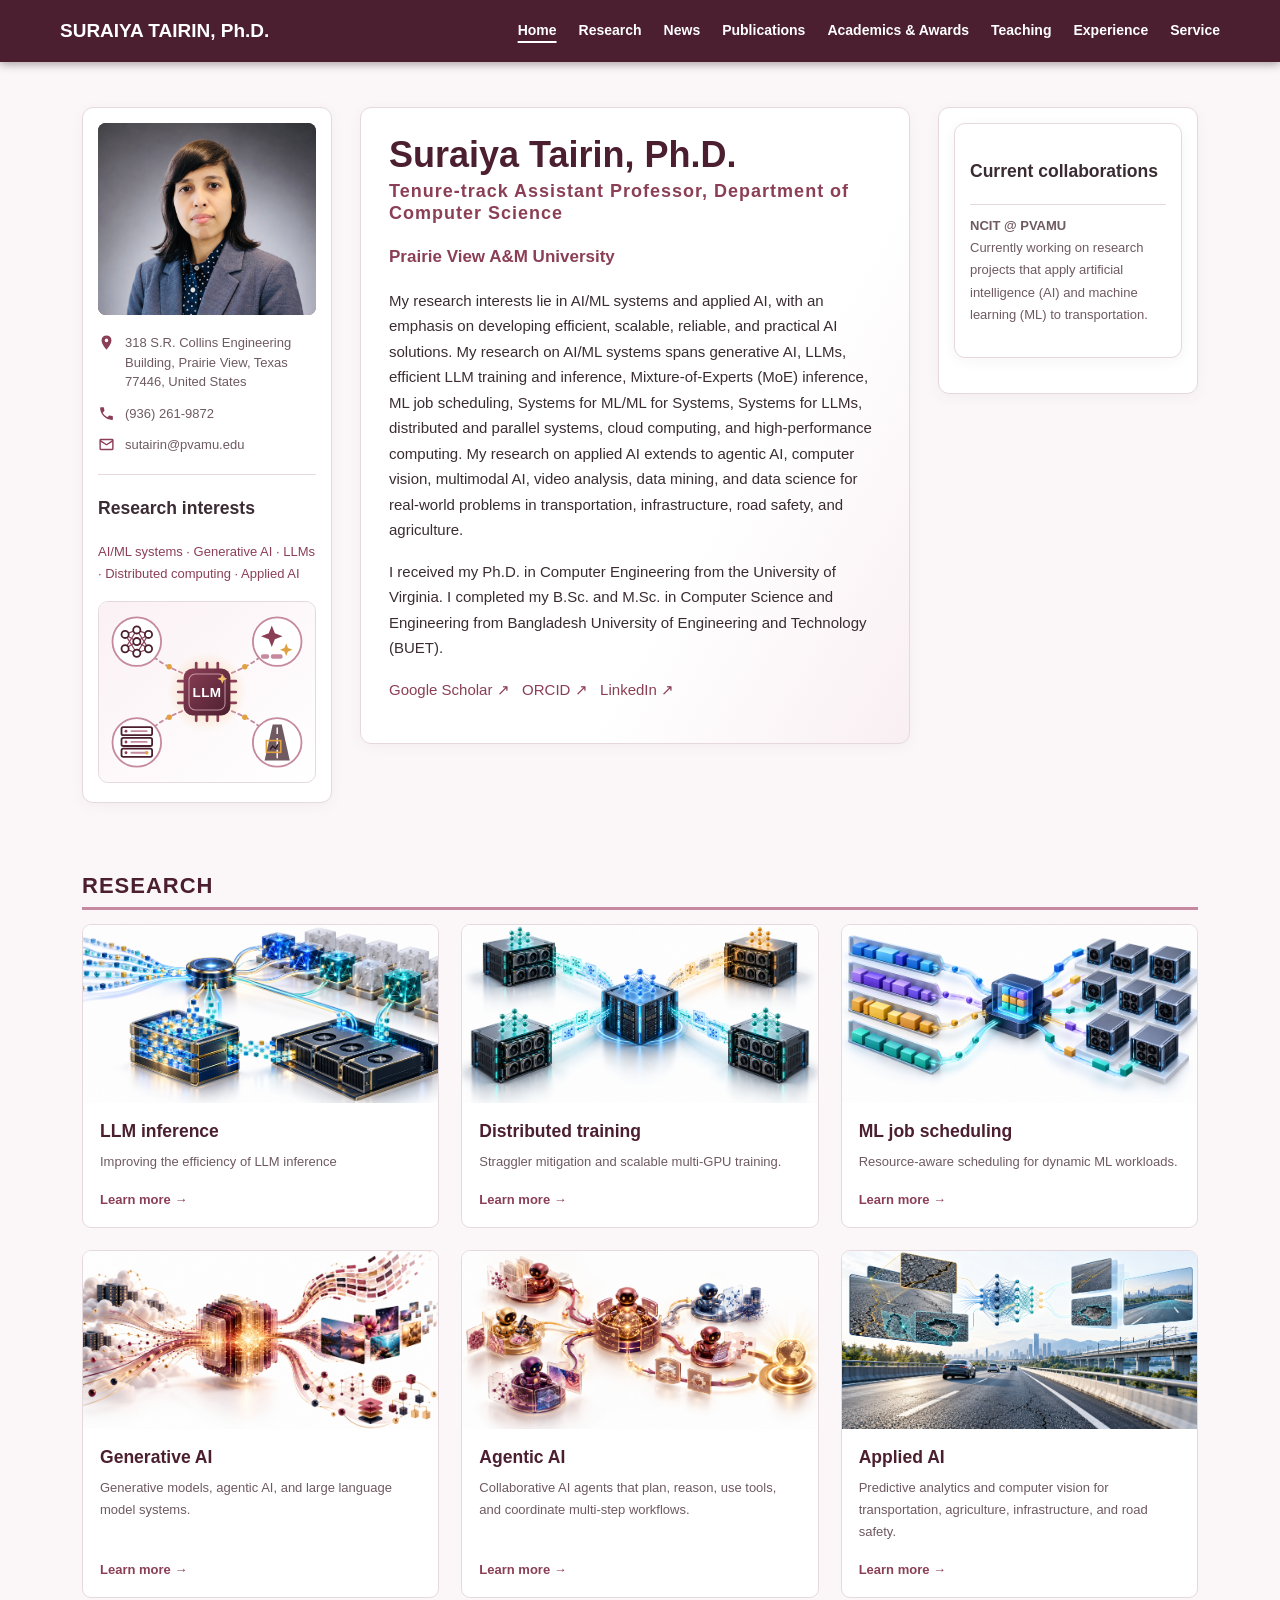
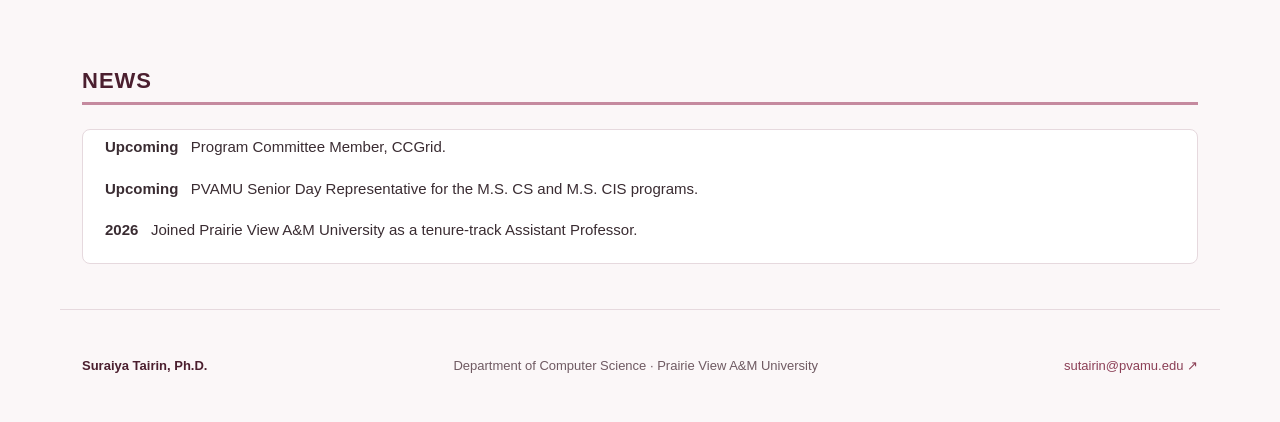
==== index.html @ 0bc7c5b1 "Add files via upload" ====
<!doctype html>
<html lang="en">
<head>
<meta charset="utf-8">
<meta name="viewport" content="width=device-width,initial-scale=1">
<title>Suraiya Tairin, Ph.D.</title>
<link rel="stylesheet" href="style.css">
</head>
<body>
<header>
  <a class="brand" href="index.html">SURAIYA TAIRIN, Ph.D.</a>
  <nav>
    <a href="index.html" class="active" aria-current="page">Home</a><a href="index.html#research">Research</a><a href="index.html#news">News</a><a href="publications.html">Publications</a><a href="academics.html">Academics &amp; Awards</a><a href="teaching.html">Teaching</a><a href="experience.html">Experience</a><a href="service.html">Service</a>
  </nav>
</header>

<main>

<section id="about" class="about">
  <aside>
    <img class="portrait" src="img/suraiya-tairin.jpg" alt="Portrait of Suraiya Tairin">
    <ul class="contact">
      <li><svg viewBox="0 0 24 24" aria-hidden="true"><path d="M12 2a7 7 0 0 0-7 7c0 5.2 7 13 7 13s7-7.8 7-13a7 7 0 0 0-7-7zm0 9.5A2.5 2.5 0 1 1 12 6.5a2.5 2.5 0 0 1 0 5z"/></svg><span>318 S.R. Collins Engineering Building, Prairie View, Texas 77446, United States</span></li>
      <li><svg viewBox="0 0 24 24" aria-hidden="true"><path d="M6.6 10.8a15.1 15.1 0 0 0 6.6 6.6l2.2-2.2a1 1 0 0 1 1-.25 11.4 11.4 0 0 0 3.6.57 1 1 0 0 1 1 1V20a1 1 0 0 1-1 1A17 17 0 0 1 3 4a1 1 0 0 1 1-1h3.5a1 1 0 0 1 1 1c0 1.25.2 2.45.57 3.57a1 1 0 0 1-.25 1z"/></svg><a href="tel:+19362619872">(936) 261-9872</a></li>
      <li><svg viewBox="0 0 24 24" aria-hidden="true"><path d="M4 4h16a2 2 0 0 1 2 2v12a2 2 0 0 1-2 2H4a2 2 0 0 1-2-2V6a2 2 0 0 1 2-2zm8 7.2L20 6H4l8 5.2zM4 8.3V18h16V8.3l-8 5.2-8-5.2z"/></svg><a href="mailto:sutairin@pvamu.edu">sutairin@pvamu.edu</a></li>
    </ul>
    <hr>
    <h3>Research interests</h3>
    <p class="tags">AI/ML systems · Generative AI · LLMs · Distributed computing · Applied AI</p>
    <img class="interests-fig" src="img/research-overview.svg" alt="Research overview: an LLM connected to AI/ML systems, generative AI, distributed computing, and applied AI">
  </aside>
  <article class="bio">
    <h1>Suraiya Tairin, Ph.D.</h1>
    <h2>Tenure-track Assistant Professor, Department of Computer Science</h2>
    <p class="blue">Prairie View A&amp;M University</p>
    <p>My research interests lie in AI/ML systems and applied AI, with an emphasis on developing efficient, scalable, reliable, and practical AI solutions. My research on AI/ML systems spans generative AI, LLMs, efficient LLM training and inference, Mixture-of-Experts (MoE) inference, ML job scheduling, Systems for ML/ML for Systems, Systems for LLMs, distributed and parallel systems, cloud computing, and high-performance computing. My research on applied AI extends to agentic AI, computer vision, multimodal AI, video analysis, data mining, and data science for real-world problems in transportation, infrastructure, road safety, and agriculture.</p>
    <p>I received my Ph.D. in Computer Engineering from the University of Virginia. I completed my B.Sc. and M.Sc. in Computer Science and Engineering from Bangladesh University of Engineering and Technology (BUET).</p>
    <p><a href="https://scholar.google.com/citations?user=DDfgxkUAAAAJ&amp;hl=en">Google Scholar ↗</a> &nbsp; <a href="https://orcid.org/0009-0004-1946-5235">ORCID ↗</a> &nbsp; <a href="https://www.linkedin.com/in/suraiya-tairin-5416482b3">LinkedIn ↗</a></p>
  </article>
  <aside>
    <div class="panel">
      <h3>Current collaborations</h3>
      <p><b>NCIT @ PVAMU</b><br>Currently working on research projects that apply artificial intelligence (AI) and machine learning (ML) to transportation.</p>
    </div>
  </aside>
</section>

<section id="research">
  <h2>RESEARCH</h2>
  <p class="hint"> </p>
  <div class="grid">

    <button class="card" type="button">
      <img src="img/scheduling.png" alt="Illustration of a router sending requests to a few active experts on GPUs">
      <h3>LLM inference</h3>
      <p>Improving the efficiency of LLM inference</p>
      <span class="more-link">Learn more →</span>
      <div class="more" hidden>
        <p>Improving the efficiency, scalability, and reliability of LLM inference by optimizing multiple system-level factors, including resource, cluster, scheduling, communication, and deployment efficiency.</p>
        <h4>Relevant works</h4>
        <ul>
          <li>eMoE: Task-aware Memory Efficient Mixture-of-Experts-Based (MoE) Model Inference <a href="https://arxiv.org/abs/2503.06823">(Preprint ↗)</a></li>
        </ul>
      </div>
    </button>

    <button class="card" type="button">
      <img src="img/training.png" alt="Illustration of distributed deep learning training across GPU servers">
      <h3>Distributed training</h3>
      <p>Straggler mitigation and scalable multi-GPU training.</p>
      <span class="more-link">Learn more →</span>
      <div class="more" hidden>
        <p>Accelerating distributed deep learning training on multi-GPU clusters by detecting and mitigating slow workers (stragglers).</p>
        <h4>Relevant works</h4>
        <ul>
          <li>Towards Efficient Straggler Management in Distributed Deep Learning Training</li>
          <li>Revisiting the Straggling Problem in GPU-based Distributed Deep Learning Training</li>
          <li>Proactive, Accuracy-aware Straggler Mitigation in Machine Learning Clusters</li>
        </ul>
      </div>
    </button>

    <button class="card" type="button">
      <img src="img/moe.png" alt="Illustration of ML job queues being scheduled onto GPU servers">
      <h3>ML job scheduling</h3>
      <p>Resource-aware scheduling for dynamic ML workloads.</p>
      <span class="more-link">Learn more →</span>
      <div class="more" hidden>
        <p>Resource-aware scheduling that allocates GPU resources to ML training jobs efficiently and fairly as resource availability changes.</p>
        <h4>Relevant works</h4>
        <ul>
          <li>Revisiting the Straggling Problem in GPU-based Distributed Deep Learning Training</li>
          <li>Embracing Uncertainty for Equity in Resource Allocation in ML Training</li>
        </ul>
      </div>
    </button>

    <button class="card" type="button">
      <img src="img/generative-ai.png" alt="Concept illustration of generative AI">
      <h3>Generative AI</h3>
      <p>Generative models, agentic AI, and large language model systems.</p>
      <span class="more-link">Learn more →</span>
      <div class="more" hidden>
        <p>Efficient training and serving of generative AI models, including LLMs and vision-language models, on GPUs.</p>
        <h4>Relevant works</h4>
        <ul>
          <li>eMoE: Task-aware Memory Efficient Mixture-of-Experts-Based (MoE) Model Inference <a href="https://arxiv.org/abs/2503.06823">(Preprint ↗)</a></li>
        </ul>
      </div>
    </button>

    <button class="card" type="button">
      <img src="img/agentic-ai.png" alt="Concept illustration of agentic AI">
      <h3>Agentic AI</h3>
      <p>Collaborative AI agents that plan, reason, use tools, and coordinate multi-step workflows.</p>
      <span class="more-link">Learn more →</span>
      <div class="more" hidden>
        <p>LLM-based agents that plan, reason, use tools, and coordinate multi-step workflows, with a focus on making them efficient and reliable.</p>
      </div>
    </button>

    <button class="card" type="button">
      <img src="img/transport.png" alt="Concept illustration of applied AI for transportation">
      <h3>Applied AI</h3>
      <p>Predictive analytics and computer vision for transportation, agriculture, infrastructure, and road safety.</p>
      <span class="more-link">Learn more →</span>
      <div class="more" hidden>
        <p>Computer vision, multimodal AI, and data science for real-world problems, such as pavement distress and rail fault detection in transportation.</p>
      </div>
    </button>

  </div>
</section>

<dialog id="research-dialog" aria-labelledby="dialog-title">
  <button class="close" type="button" aria-label="Close">×</button>
  <img id="dialog-img" alt="">
  <div class="dialog-body">
    <h3 id="dialog-title"></h3>
    <div id="dialog-text"></div>
  </div>
</dialog>

<section id="news">
  <h2>NEWS</h2>
  <div class="box">
    <p><b>Upcoming</b> &nbsp; Program Committee Member, CCGrid.</p>
    <p><b>Upcoming</b> &nbsp; PVAMU Senior Day Representative for the M.S. CS and M.S. CIS programs.</p>
    <p><b>2026</b> &nbsp; Joined Prairie View A&amp;M University as a tenure-track Assistant Professor.</p>
  </div>
</section>

</main>

<footer>
  <b>Suraiya Tairin, Ph.D.</b>
  <span>Department of Computer Science · Prairie View A&amp;M University</span>
  <a href="mailto:sutairin@pvamu.edu">sutairin@pvamu.edu ↗</a>
</footer>
<script>
  (function () {
    var dialog = document.getElementById('research-dialog');
    if (!dialog || typeof dialog.showModal !== 'function') return;
    var img = document.getElementById('dialog-img');
    var title = document.getElementById('dialog-title');
    var text = document.getElementById('dialog-text');
    document.querySelectorAll('#research .card').forEach(function (card) {
      card.addEventListener('click', function () {
        var pic = card.querySelector('img');
        img.src = pic.src;
        img.alt = pic.alt;
        title.textContent = card.querySelector('h3').textContent;
        text.innerHTML = card.querySelector('.more').innerHTML;
        dialog.showModal();
      });
    });
    dialog.querySelector('.close').addEventListener('click', function () { dialog.close(); });
    dialog.addEventListener('click', function (e) { if (e.target === dialog) dialog.close(); });
  })();
</script>
</body>
</html>
---- style.css ----
:root{--navy:#4b1f2f;--blue:#8b3f56;--ink:#3a2c32;--line:#e6d9de;--bg:#fbf7f8}*{box-sizing:border-box}html{scroll-behavior:smooth}body{margin:0;background:var(--bg);color:var(--ink);font:15px/1.7 Arial,sans-serif}a{color:var(--blue);text-decoration:none}a:hover{text-decoration:underline}header{position:sticky;top:0;z-index:2;background:var(--navy);color:white;box-shadow:0 2px 9px #24101966}header{padding:15px calc((100% - 1160px)/2);display:flex;align-items:center;justify-content:space-between;gap:25px}header .brand{color:white;font-weight:700;font-size:19px;white-space:nowrap}header .brand:hover{text-decoration:none}nav{display:flex;gap:22px;flex-wrap:wrap}nav a{color:white;font-weight:600;font-size:14px}main,footer{max-width:1160px;margin:auto;padding:45px 22px}.about{display:grid;grid-template-columns:250px 1fr 260px;gap:28px;align-items:start}aside,.bio,.panel{background:white;border:1px solid var(--line);border-radius:11px;box-shadow:0 3px 14px #4b1f2f0c;padding:15px}.bio{padding:25px 28px;background:linear-gradient(120deg,#fff 65%,#f9eff2)}.portrait{display:block;width:100%;height:170px;border-radius:8px;background:linear-gradient(145deg,#4b1f2f,#a6647b);color:white;display:grid;place-items:center;font:72px Georgia;margin-bottom:18px}aside p,aside a{display:block;color:#6f5a62;font-size:13px;margin:0 0 10px}aside hr{border:0;border-top:1px solid var(--line);margin:19px 0}h1,h2{color:var(--navy);line-height:1.2}h1{font-size:36px;margin:0 0 5px}h2{font-size:22px;letter-spacing:1px;border-bottom:3px solid #c58a9f;padding-bottom:8px;margin:70px 0 24px}.bio h2{font-size:18px;color:var(--blue);border:0;margin:0 0 18px;padding:0}.blue{font-weight:700;color:var(--blue);font-size:17px}.tags{color:var(--blue);font-size:13px}.panel{margin-bottom:20px}.panel p{border-top:1px solid var(--line);padding-top:10px}.grid{display:grid;grid-template-columns:repeat(3,1fr);gap:22px}.grid .card{display:flex;flex-direction:column;width:100%;padding:0;margin:0;text-align:left;font:inherit;color:inherit;background:white;border:1px solid var(--line);border-radius:9px;overflow:hidden;cursor:pointer;transition:box-shadow .15s,transform .15s}.grid .card:hover,.grid .card:focus-visible{box-shadow:0 6px 18px #4b1f2f22;transform:translateY(-2px);outline:none}.grid .card:focus-visible{border-color:var(--blue)}.grid img{display:block;width:100%;aspect-ratio:2/1;height:auto;object-fit:cover}.grid h3,.grid p{padding:0 17px}.grid h3{color:var(--navy);margin:14px 0 4px}.grid p{color:#6f5a62;margin:0 0 16px;font-size:13px}section p{margin:0 0 16px}section#publications p{border-bottom:1px solid var(--line);padding:13px 0}ul{padding-left:20px}footer{border-top:1px solid var(--line);display:flex;justify-content:space-between;gap:20px;color:#6f5a62;font-size:13px}footer b{color:var(--navy)}@media(max-width:900px){.grid{grid-template-columns:repeat(2,1fr)}header{padding:15px 22px}.about{grid-template-columns:230px 1fr}.about>aside:last-child{grid-column:1/-1;display:grid;grid-template-columns:1fr 1fr;gap:18px}.about>aside:last-child .panel{margin:0}}@media(max-width:650px){header{align-items:flex-start;flex-direction:column}nav{gap:13px}.about{display:block}.about>aside{margin-bottom:20px}.about>aside:last-child{display:block}.grid{grid-template-columns:1fr}h1{font-size:30px}footer{display:block}footer>*{display:block;margin-bottom:8px}}

.box{padding:4px 22px;border:1px solid var(--line);border-radius:8px;background:#fff}
.hint{color:#6f5a62;font-size:13px;margin:-10px 0 18px}
.grid .more-link{display:block;margin-top:auto;padding:0 17px 16px;color:var(--blue);font-size:13px;font-weight:700}
dialog#research-dialog{width:min(760px,calc(100% - 32px));max-height:calc(100% - 48px);padding:0;border:0;border-radius:12px;color:var(--ink);background:white;box-shadow:0 18px 50px #24101966;overflow:auto}
dialog#research-dialog::backdrop{background:#24101999}
dialog#research-dialog img{display:block;width:100%;aspect-ratio:2/1;object-fit:cover;background:var(--bg)}
dialog#research-dialog .dialog-body{padding:22px 28px 26px}
dialog#research-dialog h3{color:var(--navy);font-size:22px;margin:0 0 12px}
dialog#research-dialog h4{color:var(--navy);margin:20px 0 6px;font-size:15px}
dialog#research-dialog p{margin:0 0 12px}
dialog#research-dialog li{margin-bottom:6px}
dialog#research-dialog .close{position:absolute;top:10px;right:12px;width:36px;height:36px;border:0;border-radius:50%;background:#ffffffe6;color:var(--navy);font-size:24px;line-height:1;cursor:pointer;box-shadow:0 2px 8px #24101933}
.box h3{color:var(--navy);font-size:14px;letter-spacing:.06em;text-transform:uppercase;margin:20px 0 6px}
.box h3:first-child{margin-top:12px}
.box ul{margin:0 0 14px}
.box li{margin-bottom:6px}
dialog#research-dialog li b{color:var(--navy)}
.degrees{list-style:none;padding:0;margin:0;display:grid;gap:14px}
.degrees li{background:#fff;border:1px solid var(--line);border-left:4px solid var(--blue);border-radius:8px;padding:14px 18px;line-height:1.6}
.degrees b{color:var(--navy);font-size:16px}
.degrees span{font-weight:700;color:var(--blue)}
.awards{margin:12px 0;padding-left:20px}
.awards li{margin-bottom:12px;padding-bottom:12px;border-bottom:1px solid var(--line)}
.awards li:last-child{border-bottom:0}
.awards b{color:var(--navy)}
.about .portrait{display:block;width:100%;height:auto;aspect-ratio:1337/1176;object-fit:cover;object-position:center top}
nav a.active{text-decoration:underline;text-underline-offset:6px;text-decoration-thickness:2px}
main.subpage section:first-child h2{margin-top:10px}
.fulllist{margin:-8px 0 18px;font-weight:700}
.teaching .sub{font-weight:700;color:var(--blue);margin:10px 0 4px}
.teaching ul{margin-bottom:10px}
.contact{list-style:none;padding:0;margin:0}
.contact li{display:flex;gap:10px;align-items:flex-start;margin:0 0 12px;font-size:13px;line-height:1.5;color:#6f5a62}
.contact svg{flex:0 0 17px;width:17px;height:17px;margin-top:1px;fill:var(--blue)}
.contact a{display:inline;margin:0;word-break:break-word}
section[id]{scroll-margin-top:82px}
@media(max-width:650px){header{position:static}section[id]{scroll-margin-top:12px}}
.interests-fig{display:block;width:100%;height:auto;margin:6px 0 4px;border-radius:10px;border:1px solid var(--line)}
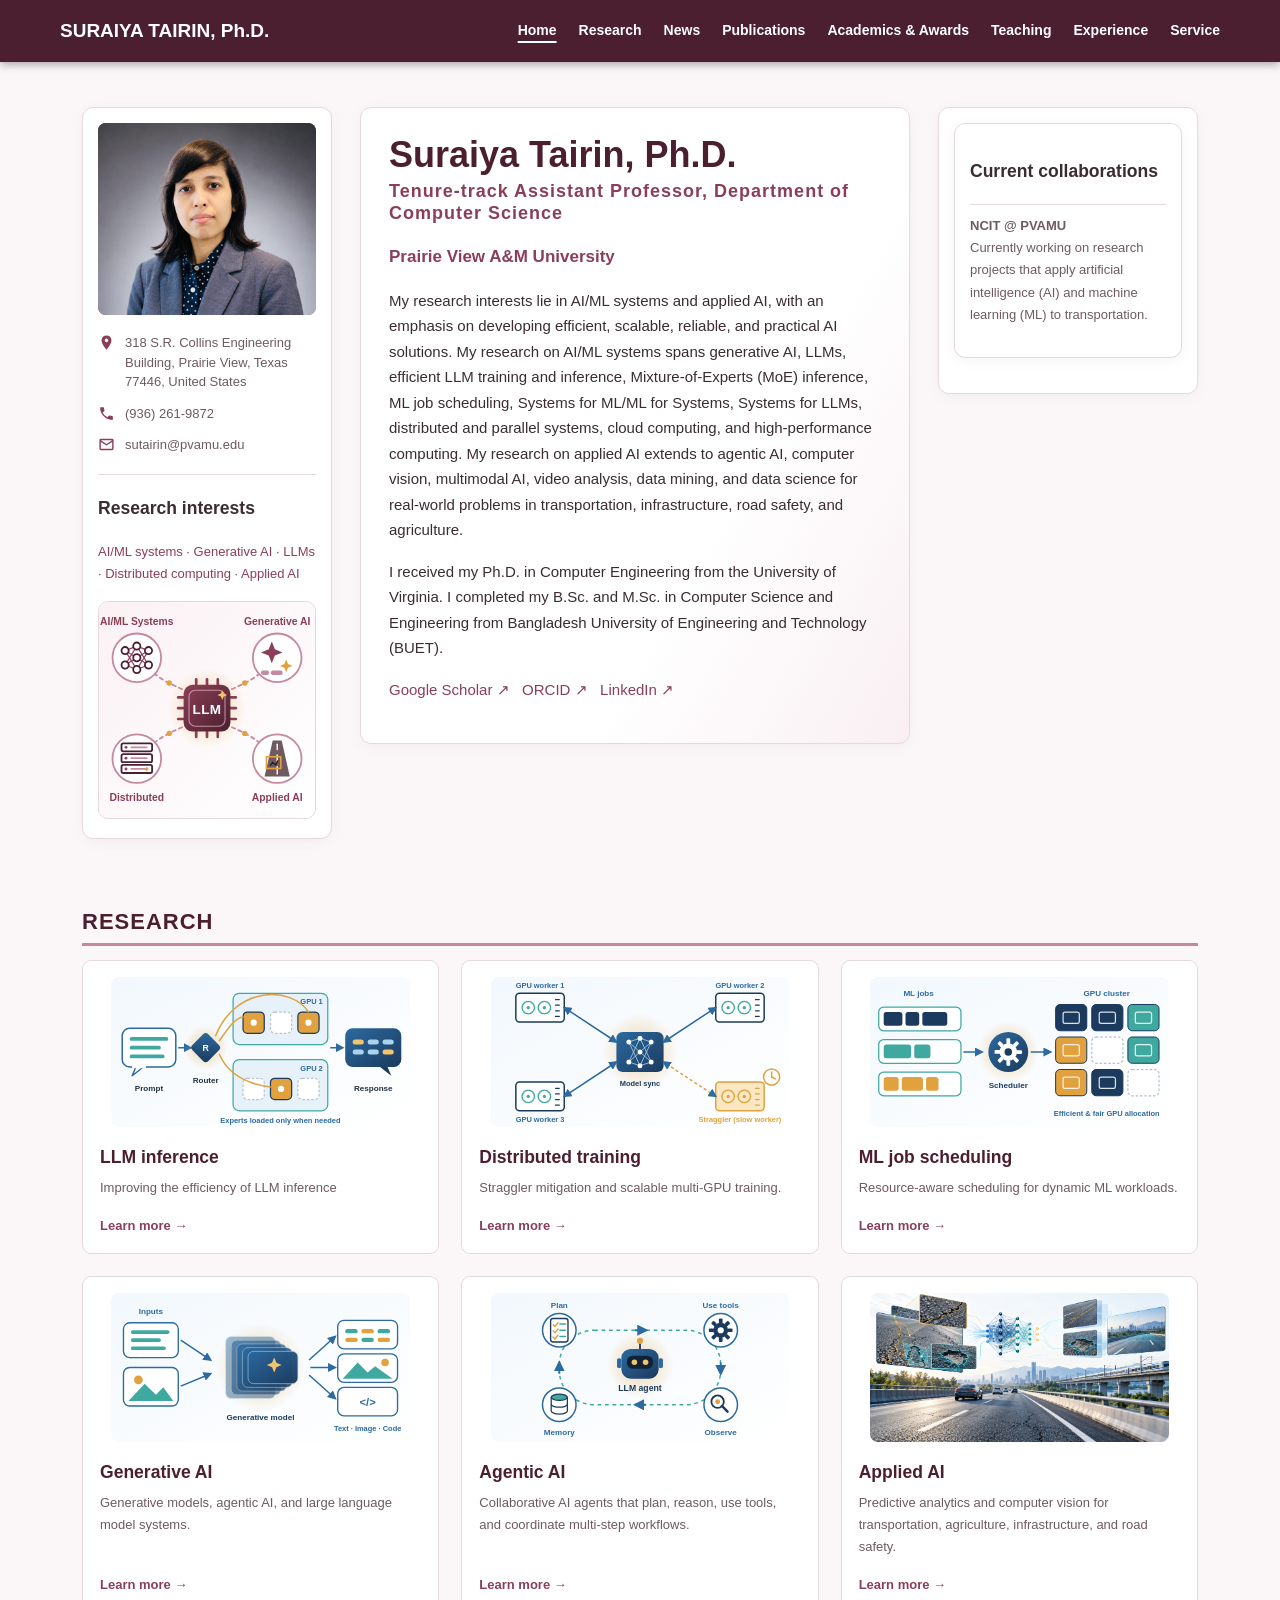
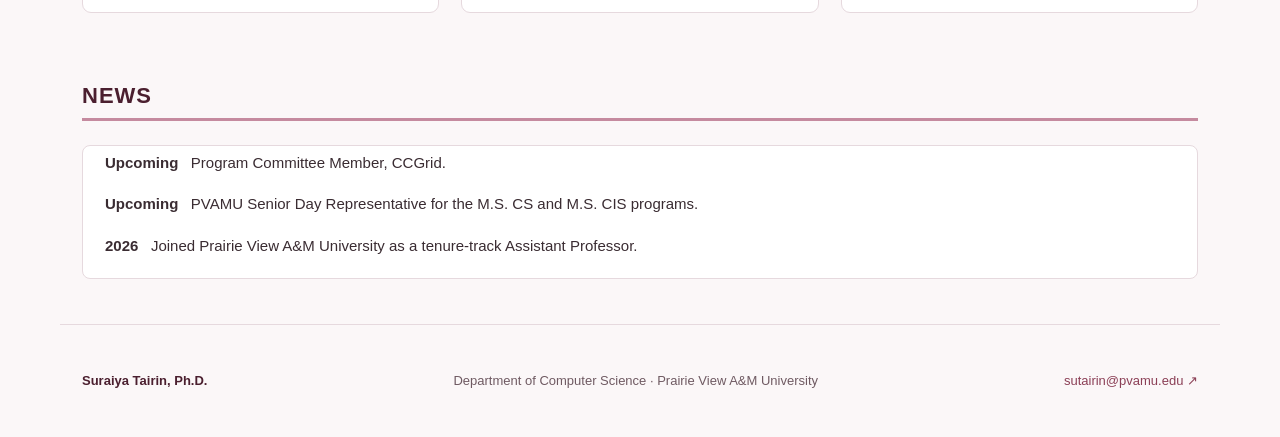
==== commit dd1d728a: "Add files via upload" ====
--- a/index.html
+++ b/index.html
@@ -51,7 +51,7 @@
   <div class="grid">
 
     <button class="card" type="button">
-      <img src="img/scheduling.png" alt="Illustration of a router sending requests to a few active experts on GPUs">
+      <img src="img/llm-inference.svg" alt="Mixture-of-Experts LLM inference: a router sends a prompt to a few active experts across two GPUs">
       <h3>LLM inference</h3>
       <p>Improving the efficiency of LLM inference</p>
       <span class="more-link">Learn more →</span>
@@ -65,7 +65,7 @@
     </button>
 
     <button class="card" type="button">
-      <img src="img/training.png" alt="Illustration of distributed deep learning training across GPU servers">
+      <img src="img/distributed-training.svg" alt="Distributed training: GPU workers synchronize a model while a slow straggler worker is detected">
       <h3>Distributed training</h3>
       <p>Straggler mitigation and scalable multi-GPU training.</p>
       <span class="more-link">Learn more →</span>
@@ -81,7 +81,7 @@
     </button>
 
     <button class="card" type="button">
-      <img src="img/moe.png" alt="Illustration of ML job queues being scheduled onto GPU servers">
+      <img src="img/ml-job-scheduling.svg" alt="ML job scheduling: queued jobs pass through a scheduler onto a GPU cluster">
       <h3>ML job scheduling</h3>
       <p>Resource-aware scheduling for dynamic ML workloads.</p>
       <span class="more-link">Learn more →</span>
@@ -96,7 +96,7 @@
     </button>
 
     <button class="card" type="button">
-      <img src="img/generative-ai.png" alt="Concept illustration of generative AI">
+      <img src="img/generative-ai.svg" alt="Generative AI: text and image inputs go into a generative model that produces text, images and code">
       <h3>Generative AI</h3>
       <p>Generative models, agentic AI, and large language model systems.</p>
       <span class="more-link">Learn more →</span>
@@ -110,7 +110,7 @@
     </button>
 
     <button class="card" type="button">
-      <img src="img/agentic-ai.png" alt="Concept illustration of agentic AI">
+      <img src="img/agentic-ai.svg" alt="Agentic AI: an LLM agent loops through planning, using tools, observing and memory">
       <h3>Agentic AI</h3>
       <p>Collaborative AI agents that plan, reason, use tools, and coordinate multi-step workflows.</p>
       <span class="more-link">Learn more →</span>
--- a/style.css
+++ b/style.css
@@ -38,3 +38,4 @@
 section[id]{scroll-margin-top:82px}
 @media(max-width:650px){header{position:static}section[id]{scroll-margin-top:12px}}
 .interests-fig{display:block;width:100%;height:auto;margin:6px 0 4px;border-radius:10px;border:1px solid var(--line)}
+.grid .card img{width:84%;margin:16px auto 2px;border-radius:8px}
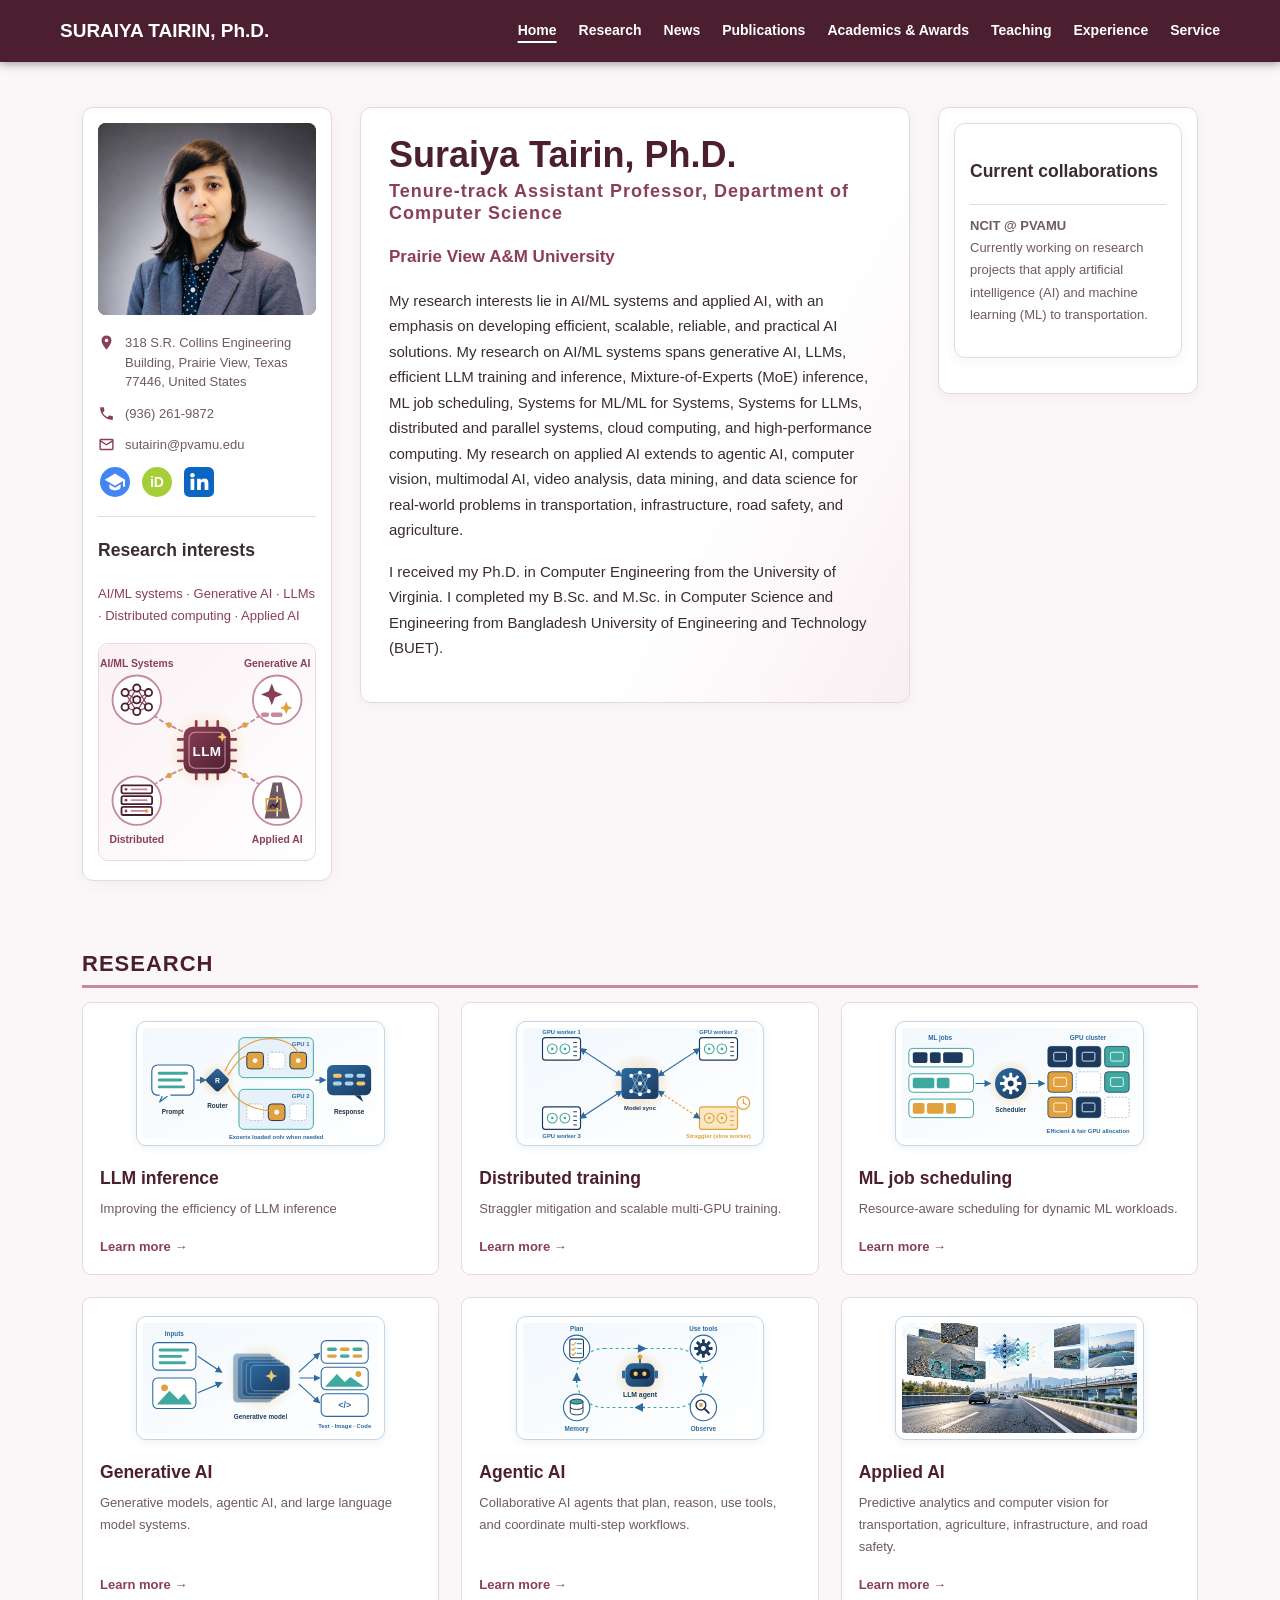
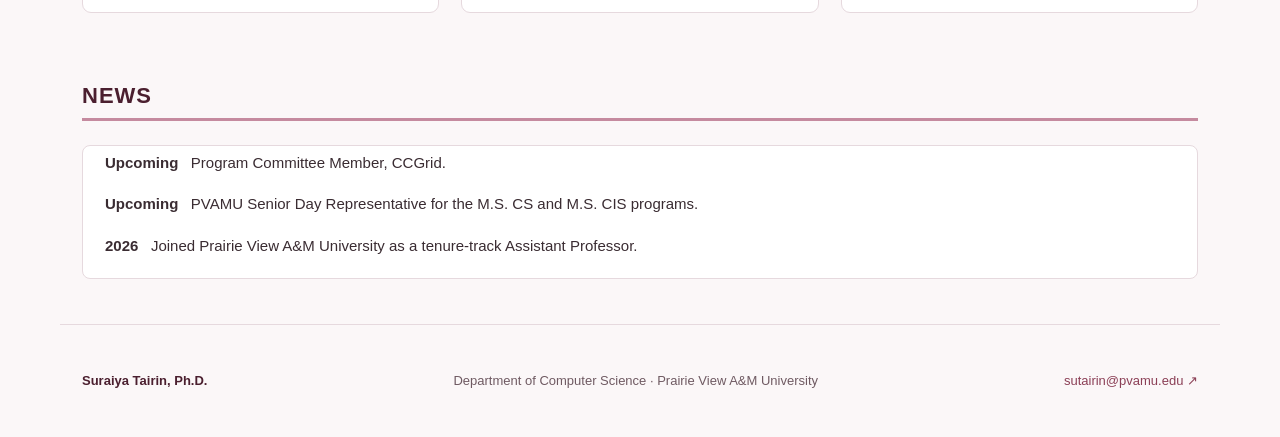
==== commit 515c8945: "Add files via upload" ====
--- a/index.html
+++ b/index.html
@@ -24,6 +24,11 @@
       <li><svg viewBox="0 0 24 24" aria-hidden="true"><path d="M6.6 10.8a15.1 15.1 0 0 0 6.6 6.6l2.2-2.2a1 1 0 0 1 1-.25 11.4 11.4 0 0 0 3.6.57 1 1 0 0 1 1 1V20a1 1 0 0 1-1 1A17 17 0 0 1 3 4a1 1 0 0 1 1-1h3.5a1 1 0 0 1 1 1c0 1.25.2 2.45.57 3.57a1 1 0 0 1-.25 1z"/></svg><a href="tel:+19362619872">(936) 261-9872</a></li>
       <li><svg viewBox="0 0 24 24" aria-hidden="true"><path d="M4 4h16a2 2 0 0 1 2 2v12a2 2 0 0 1-2 2H4a2 2 0 0 1-2-2V6a2 2 0 0 1 2-2zm8 7.2L20 6H4l8 5.2zM4 8.3V18h16V8.3l-8 5.2-8-5.2z"/></svg><a href="mailto:sutairin@pvamu.edu">sutairin@pvamu.edu</a></li>
     </ul>
+    <div class="profile-links">
+      <a href="https://scholar.google.com/citations?user=DDfgxkUAAAAJ&amp;hl=en" title="Google Scholar" aria-label="Google Scholar"><svg viewBox="0 0 32 32" aria-hidden="true"><circle cx="16" cy="16" r="16" fill="#4285F4"/><path d="M16 7 5 13.5l11 6.5 8.5-5v6h2.2v-7.3z" fill="#fff"/><path d="M10 18.3v3.4c0 1.8 2.7 3.3 6 3.3s6-1.5 6-3.3v-3.4L16 22z" fill="#fff"/></svg></a>
+      <a href="https://orcid.org/0009-0004-1946-5235" title="ORCID" aria-label="ORCID"><svg viewBox="0 0 32 32" aria-hidden="true"><circle cx="16" cy="16" r="16" fill="#A6CE39"/><text x="16" y="21.5" text-anchor="middle" font-family="Arial, Helvetica, sans-serif" font-size="15" font-weight="700" fill="#fff">iD</text></svg></a>
+      <a href="https://www.linkedin.com/in/suraiya-tairin-5416482b3" title="LinkedIn" aria-label="LinkedIn"><svg viewBox="0 0 32 32" aria-hidden="true"><rect width="32" height="32" rx="6" fill="#0A66C2"/><rect x="7" y="12.5" width="4" height="12" fill="#fff"/><circle cx="9" cy="8.7" r="2.4" fill="#fff"/><path d="M14 12.5h3.8v1.7c.6-1.1 2-2 3.9-2 3.2 0 4.3 2 4.3 5.1v7.2h-4v-6.3c0-1.5-.3-2.6-1.8-2.6s-2.2 1.1-2.2 2.6v6.3h-4z" fill="#fff"/></svg></a>
+    </div>
     <hr>
     <h3>Research interests</h3>
     <p class="tags">AI/ML systems · Generative AI · LLMs · Distributed computing · Applied AI</p>
@@ -35,7 +40,6 @@
     <p class="blue">Prairie View A&amp;M University</p>
     <p>My research interests lie in AI/ML systems and applied AI, with an emphasis on developing efficient, scalable, reliable, and practical AI solutions. My research on AI/ML systems spans generative AI, LLMs, efficient LLM training and inference, Mixture-of-Experts (MoE) inference, ML job scheduling, Systems for ML/ML for Systems, Systems for LLMs, distributed and parallel systems, cloud computing, and high-performance computing. My research on applied AI extends to agentic AI, computer vision, multimodal AI, video analysis, data mining, and data science for real-world problems in transportation, infrastructure, road safety, and agriculture.</p>
     <p>I received my Ph.D. in Computer Engineering from the University of Virginia. I completed my B.Sc. and M.Sc. in Computer Science and Engineering from Bangladesh University of Engineering and Technology (BUET).</p>
-    <p><a href="https://scholar.google.com/citations?user=DDfgxkUAAAAJ&amp;hl=en">Google Scholar ↗</a> &nbsp; <a href="https://orcid.org/0009-0004-1946-5235">ORCID ↗</a> &nbsp; <a href="https://www.linkedin.com/in/suraiya-tairin-5416482b3">LinkedIn ↗</a></p>
   </article>
   <aside>
     <div class="panel">
--- a/style.css
+++ b/style.css
@@ -38,4 +38,14 @@
 section[id]{scroll-margin-top:82px}
 @media(max-width:650px){header{position:static}section[id]{scroll-margin-top:12px}}
 .interests-fig{display:block;width:100%;height:auto;margin:6px 0 4px;border-radius:10px;border:1px solid var(--line)}
-.grid .card img{width:84%;margin:16px auto 2px;border-radius:8px}
+.grid .card img{width:70%;margin:18px auto 4px;padding:6px;background:#fff;border:1.5px solid #c3d5e6;border-radius:10px;box-shadow:0 2px 8px #1b3a5e14}
+.box h3 .loc{display:block;margin-top:2px;font-size:13px;font-weight:400;letter-spacing:0;text-transform:none;color:#6f5a62}
+.panel h3.with-icon{display:flex;align-items:center;gap:8px}
+.panel .h-icon{width:22px;height:22px;flex:0 0 22px;fill:var(--blue)}
+.panel .sub-head{margin:0 0 4px}
+.panel ul.people{margin:0 0 12px;padding-left:20px;font-size:13px;color:#6f5a62}
+.panel ul.people li{margin-bottom:3px}
+.profile-links{display:flex;gap:12px;margin:4px 0 2px 2px}
+.profile-links a{display:inline-flex;margin:0;border-radius:8px;transition:transform .15s,box-shadow .15s}
+.profile-links a:hover{transform:translateY(-2px);box-shadow:0 4px 10px #24101926}
+.profile-links svg{width:30px;height:30px;display:block}
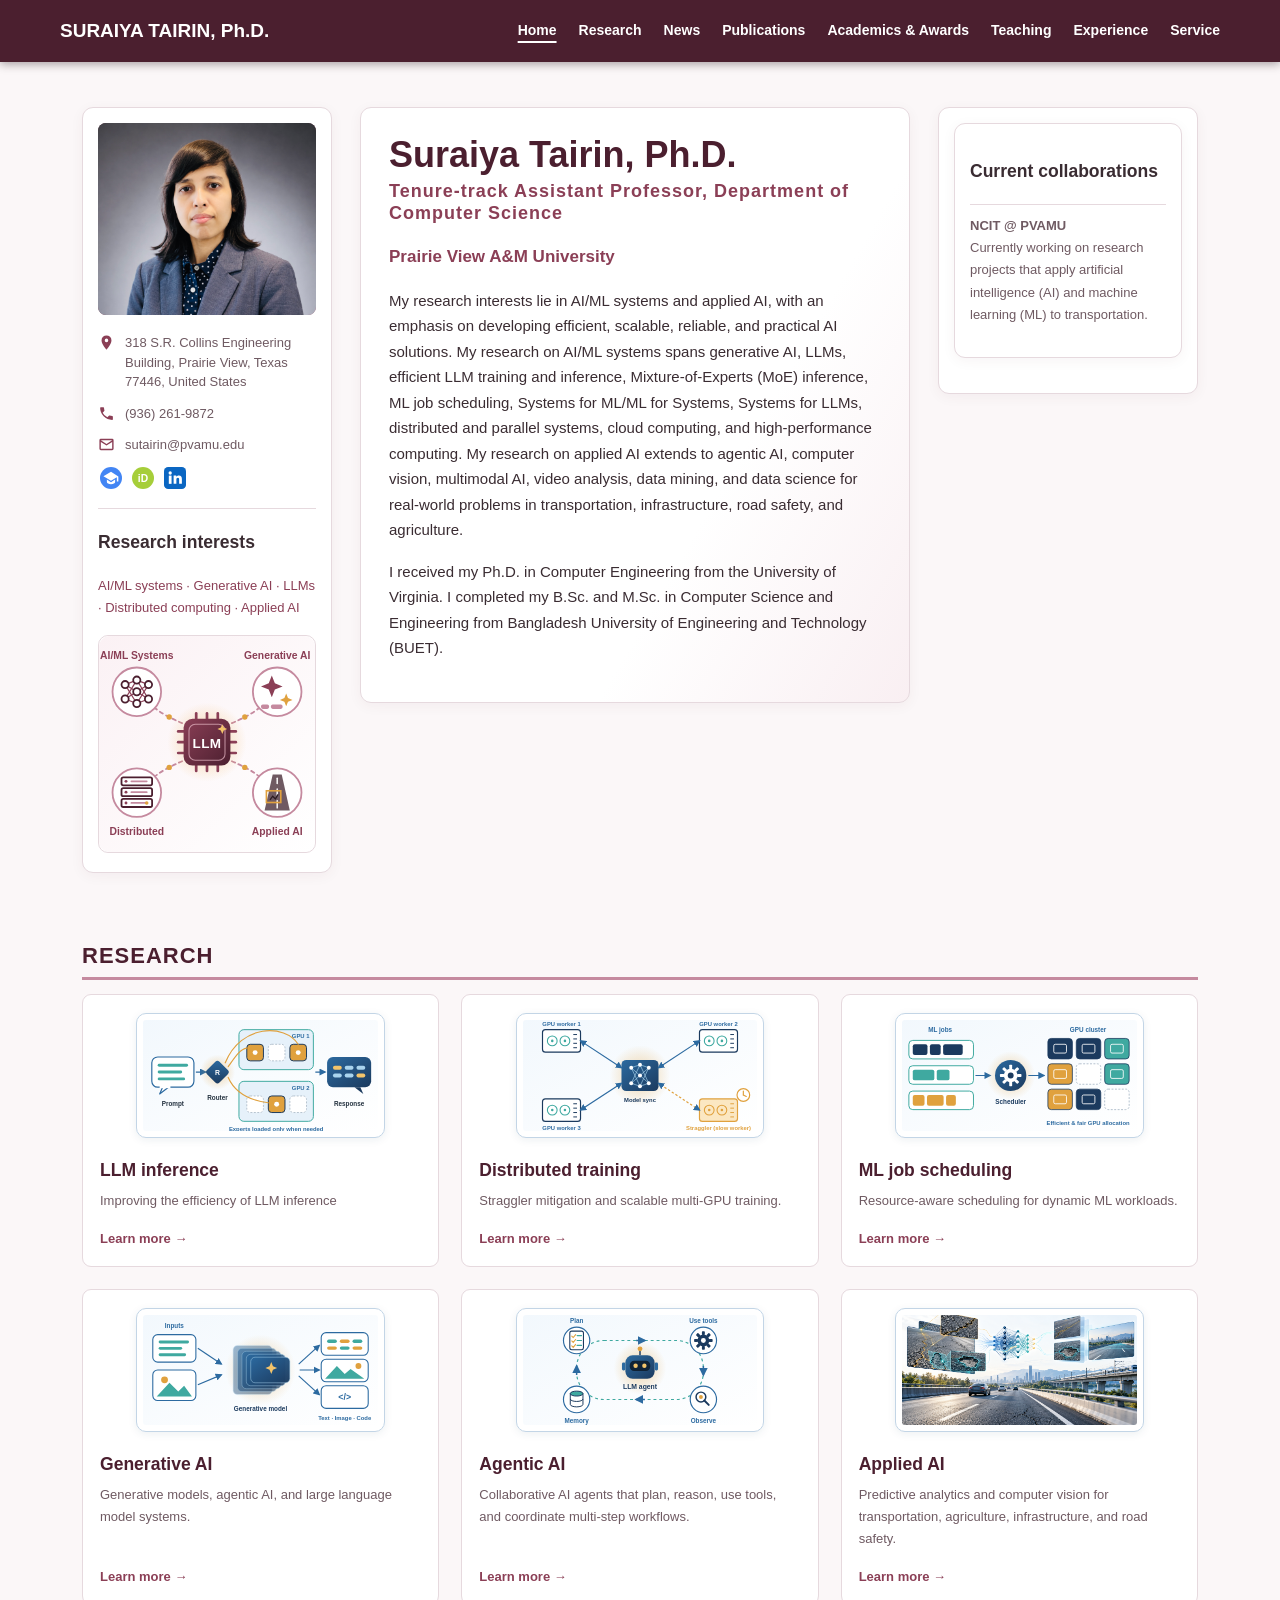
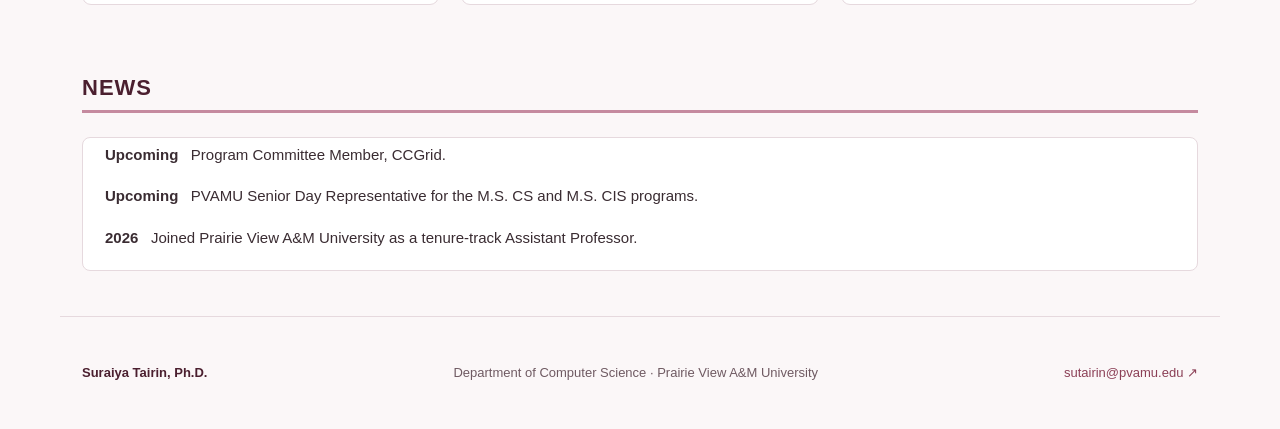
==== commit 480e8557: "Add files via upload" ====
--- a/index.html
+++ b/index.html
@@ -25,9 +25,9 @@
       <li><svg viewBox="0 0 24 24" aria-hidden="true"><path d="M4 4h16a2 2 0 0 1 2 2v12a2 2 0 0 1-2 2H4a2 2 0 0 1-2-2V6a2 2 0 0 1 2-2zm8 7.2L20 6H4l8 5.2zM4 8.3V18h16V8.3l-8 5.2-8-5.2z"/></svg><a href="mailto:sutairin@pvamu.edu">sutairin@pvamu.edu</a></li>
     </ul>
     <div class="profile-links">
-      <a href="https://scholar.google.com/citations?user=DDfgxkUAAAAJ&amp;hl=en" title="Google Scholar" aria-label="Google Scholar"><svg viewBox="0 0 32 32" aria-hidden="true"><circle cx="16" cy="16" r="16" fill="#4285F4"/><path d="M16 7 5 13.5l11 6.5 8.5-5v6h2.2v-7.3z" fill="#fff"/><path d="M10 18.3v3.4c0 1.8 2.7 3.3 6 3.3s6-1.5 6-3.3v-3.4L16 22z" fill="#fff"/></svg></a>
-      <a href="https://orcid.org/0009-0004-1946-5235" title="ORCID" aria-label="ORCID"><svg viewBox="0 0 32 32" aria-hidden="true"><circle cx="16" cy="16" r="16" fill="#A6CE39"/><text x="16" y="21.5" text-anchor="middle" font-family="Arial, Helvetica, sans-serif" font-size="15" font-weight="700" fill="#fff">iD</text></svg></a>
-      <a href="https://www.linkedin.com/in/suraiya-tairin-5416482b3" title="LinkedIn" aria-label="LinkedIn"><svg viewBox="0 0 32 32" aria-hidden="true"><rect width="32" height="32" rx="6" fill="#0A66C2"/><rect x="7" y="12.5" width="4" height="12" fill="#fff"/><circle cx="9" cy="8.7" r="2.4" fill="#fff"/><path d="M14 12.5h3.8v1.7c.6-1.1 2-2 3.9-2 3.2 0 4.3 2 4.3 5.1v7.2h-4v-6.3c0-1.5-.3-2.6-1.8-2.6s-2.2 1.1-2.2 2.6v6.3h-4z" fill="#fff"/></svg></a>
+      <a href="https://scholar.google.com/citations?user=DDfgxkUAAAAJ&amp;hl=en" title="Google Scholar" aria-label="Google Scholar"><svg width="22" height="22" viewBox="0 0 32 32" aria-hidden="true"><circle cx="16" cy="16" r="16" fill="#4285F4"/><path d="M16 7 5 13.5l11 6.5 8.5-5v6h2.2v-7.3z" fill="#fff"/><path d="M10 18.3v3.4c0 1.8 2.7 3.3 6 3.3s6-1.5 6-3.3v-3.4L16 22z" fill="#fff"/></svg></a>
+      <a href="https://orcid.org/0009-0004-1946-5235" title="ORCID" aria-label="ORCID"><svg width="22" height="22" viewBox="0 0 32 32" aria-hidden="true"><circle cx="16" cy="16" r="16" fill="#A6CE39"/><text x="16" y="21.5" text-anchor="middle" font-family="Arial, Helvetica, sans-serif" font-size="15" font-weight="700" fill="#fff">iD</text></svg></a>
+      <a href="https://www.linkedin.com/in/suraiya-tairin-5416482b3" title="LinkedIn" aria-label="LinkedIn"><svg width="22" height="22" viewBox="0 0 32 32" aria-hidden="true"><rect width="32" height="32" rx="6" fill="#0A66C2"/><rect x="7" y="12.5" width="4" height="12" fill="#fff"/><circle cx="9" cy="8.7" r="2.4" fill="#fff"/><path d="M14 12.5h3.8v1.7c.6-1.1 2-2 3.9-2 3.2 0 4.3 2 4.3 5.1v7.2h-4v-6.3c0-1.5-.3-2.6-1.8-2.6s-2.2 1.1-2.2 2.6v6.3h-4z" fill="#fff"/></svg></a>
     </div>
     <hr>
     <h3>Research interests</h3>
--- a/style.css
+++ b/style.css
@@ -45,7 +45,7 @@
 .panel .sub-head{margin:0 0 4px}
 .panel ul.people{margin:0 0 12px;padding-left:20px;font-size:13px;color:#6f5a62}
 .panel ul.people li{margin-bottom:3px}
-.profile-links{display:flex;gap:12px;margin:4px 0 2px 2px}
-.profile-links a{display:inline-flex;margin:0;border-radius:8px;transition:transform .15s,box-shadow .15s}
+.profile-links{display:flex;gap:10px;margin:4px 0 2px 2px}
+.profile-links a{display:inline-flex;margin:0;border-radius:6px;transition:transform .15s,box-shadow .15s}
 .profile-links a:hover{transform:translateY(-2px);box-shadow:0 4px 10px #24101926}
-.profile-links svg{width:30px;height:30px;display:block}
+.profile-links svg{width:22px;height:22px;display:block}
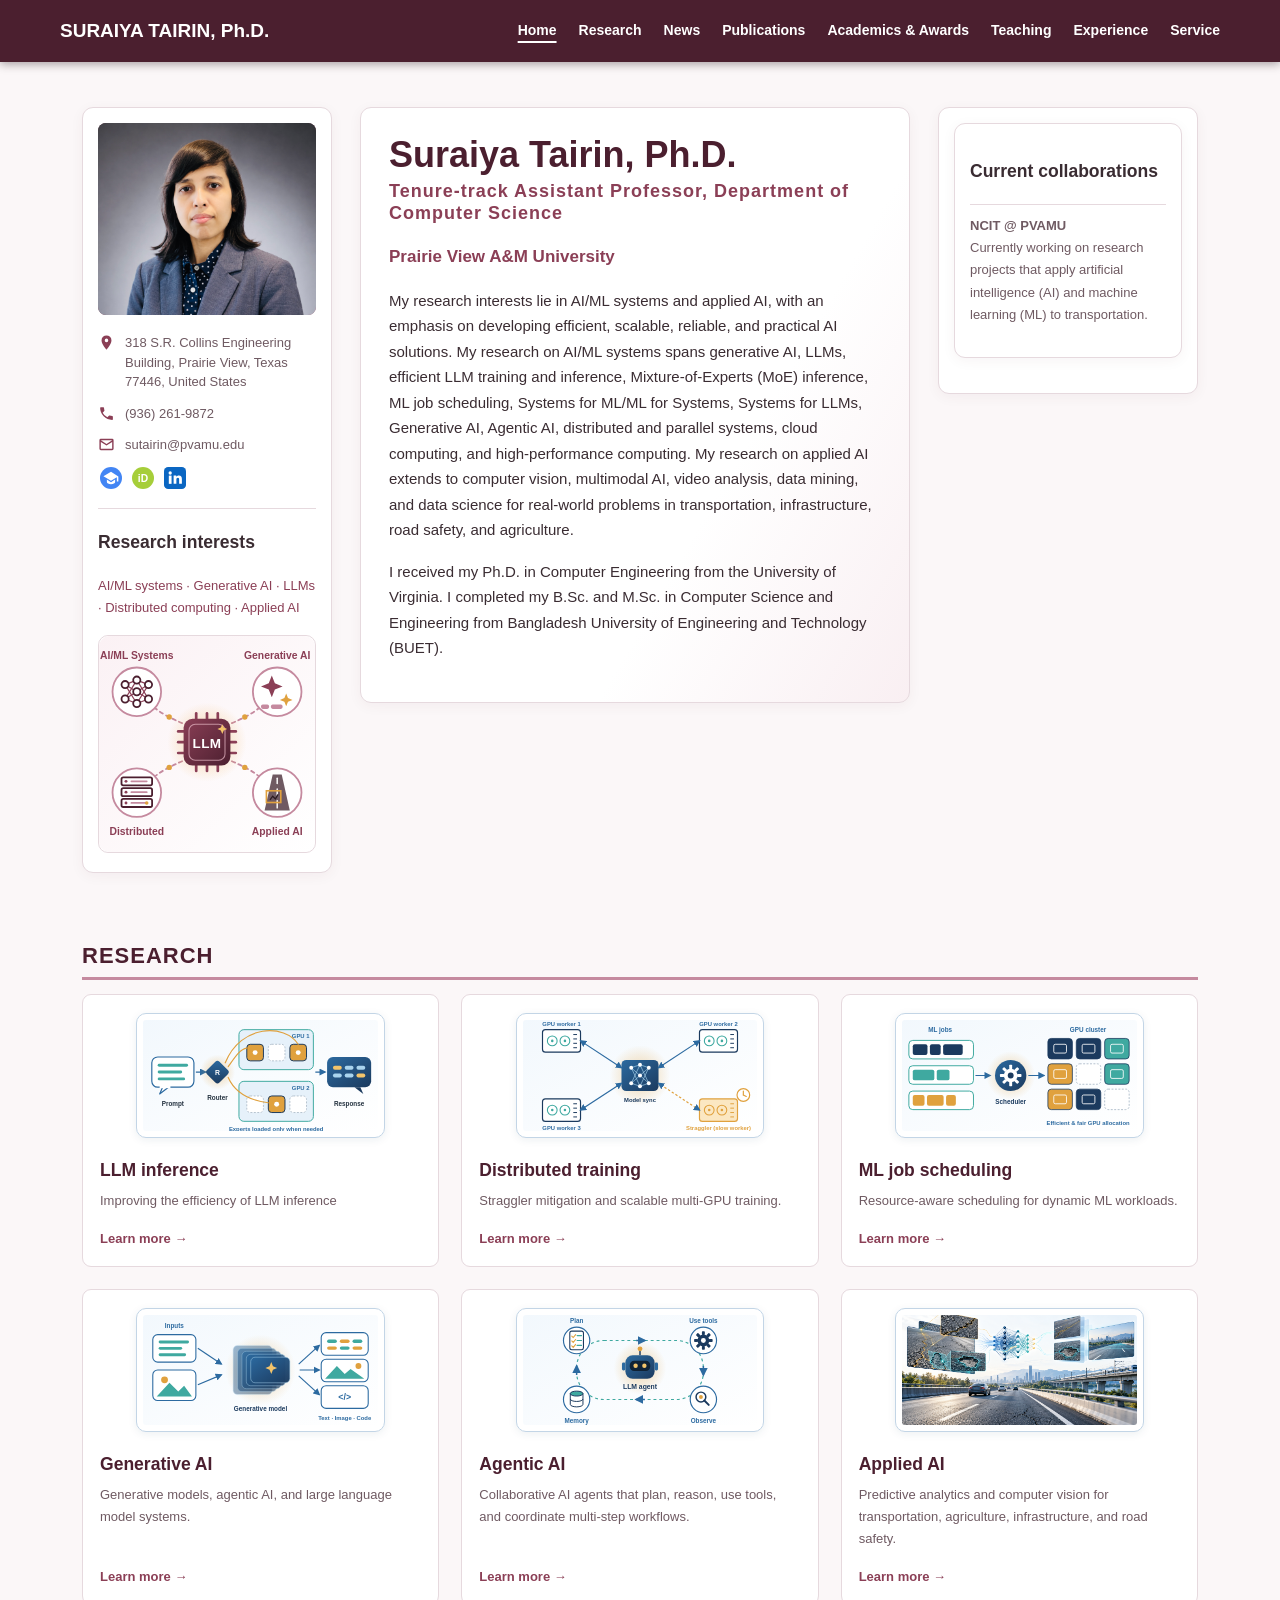
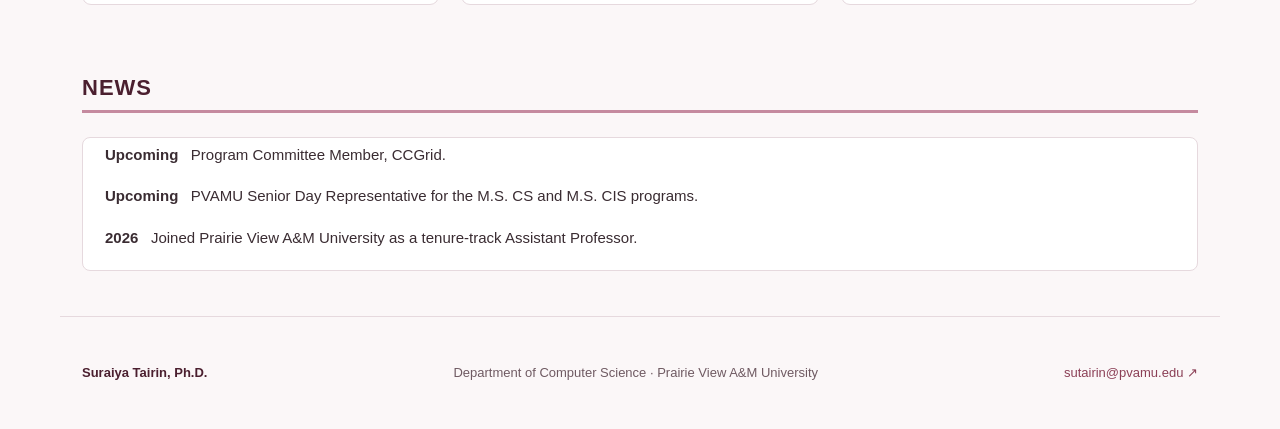
==== commit d8e9e6db: "Update index.html Updated research interests to include Generative AI and Agentic AI." ====
--- a/index.html
+++ b/index.html
@@ -38,7 +38,7 @@
     <h1>Suraiya Tairin, Ph.D.</h1>
     <h2>Tenure-track Assistant Professor, Department of Computer Science</h2>
     <p class="blue">Prairie View A&amp;M University</p>
-    <p>My research interests lie in AI/ML systems and applied AI, with an emphasis on developing efficient, scalable, reliable, and practical AI solutions. My research on AI/ML systems spans generative AI, LLMs, efficient LLM training and inference, Mixture-of-Experts (MoE) inference, ML job scheduling, Systems for ML/ML for Systems, Systems for LLMs, distributed and parallel systems, cloud computing, and high-performance computing. My research on applied AI extends to agentic AI, computer vision, multimodal AI, video analysis, data mining, and data science for real-world problems in transportation, infrastructure, road safety, and agriculture.</p>
+    <p>My research interests lie in AI/ML systems and applied AI, with an emphasis on developing efficient, scalable, reliable, and practical AI solutions. My research on AI/ML systems spans generative AI, LLMs, efficient LLM training and inference, Mixture-of-Experts (MoE) inference, ML job scheduling, Systems for ML/ML for Systems, Systems for LLMs, Generative AI, Agentic AI, distributed and parallel systems, cloud computing, and high-performance computing. My research on applied AI extends to computer vision, multimodal AI, video analysis, data mining, and data science for real-world problems in transportation, infrastructure, road safety, and agriculture.</p>
     <p>I received my Ph.D. in Computer Engineering from the University of Virginia. I completed my B.Sc. and M.Sc. in Computer Science and Engineering from Bangladesh University of Engineering and Technology (BUET).</p>
   </article>
   <aside>
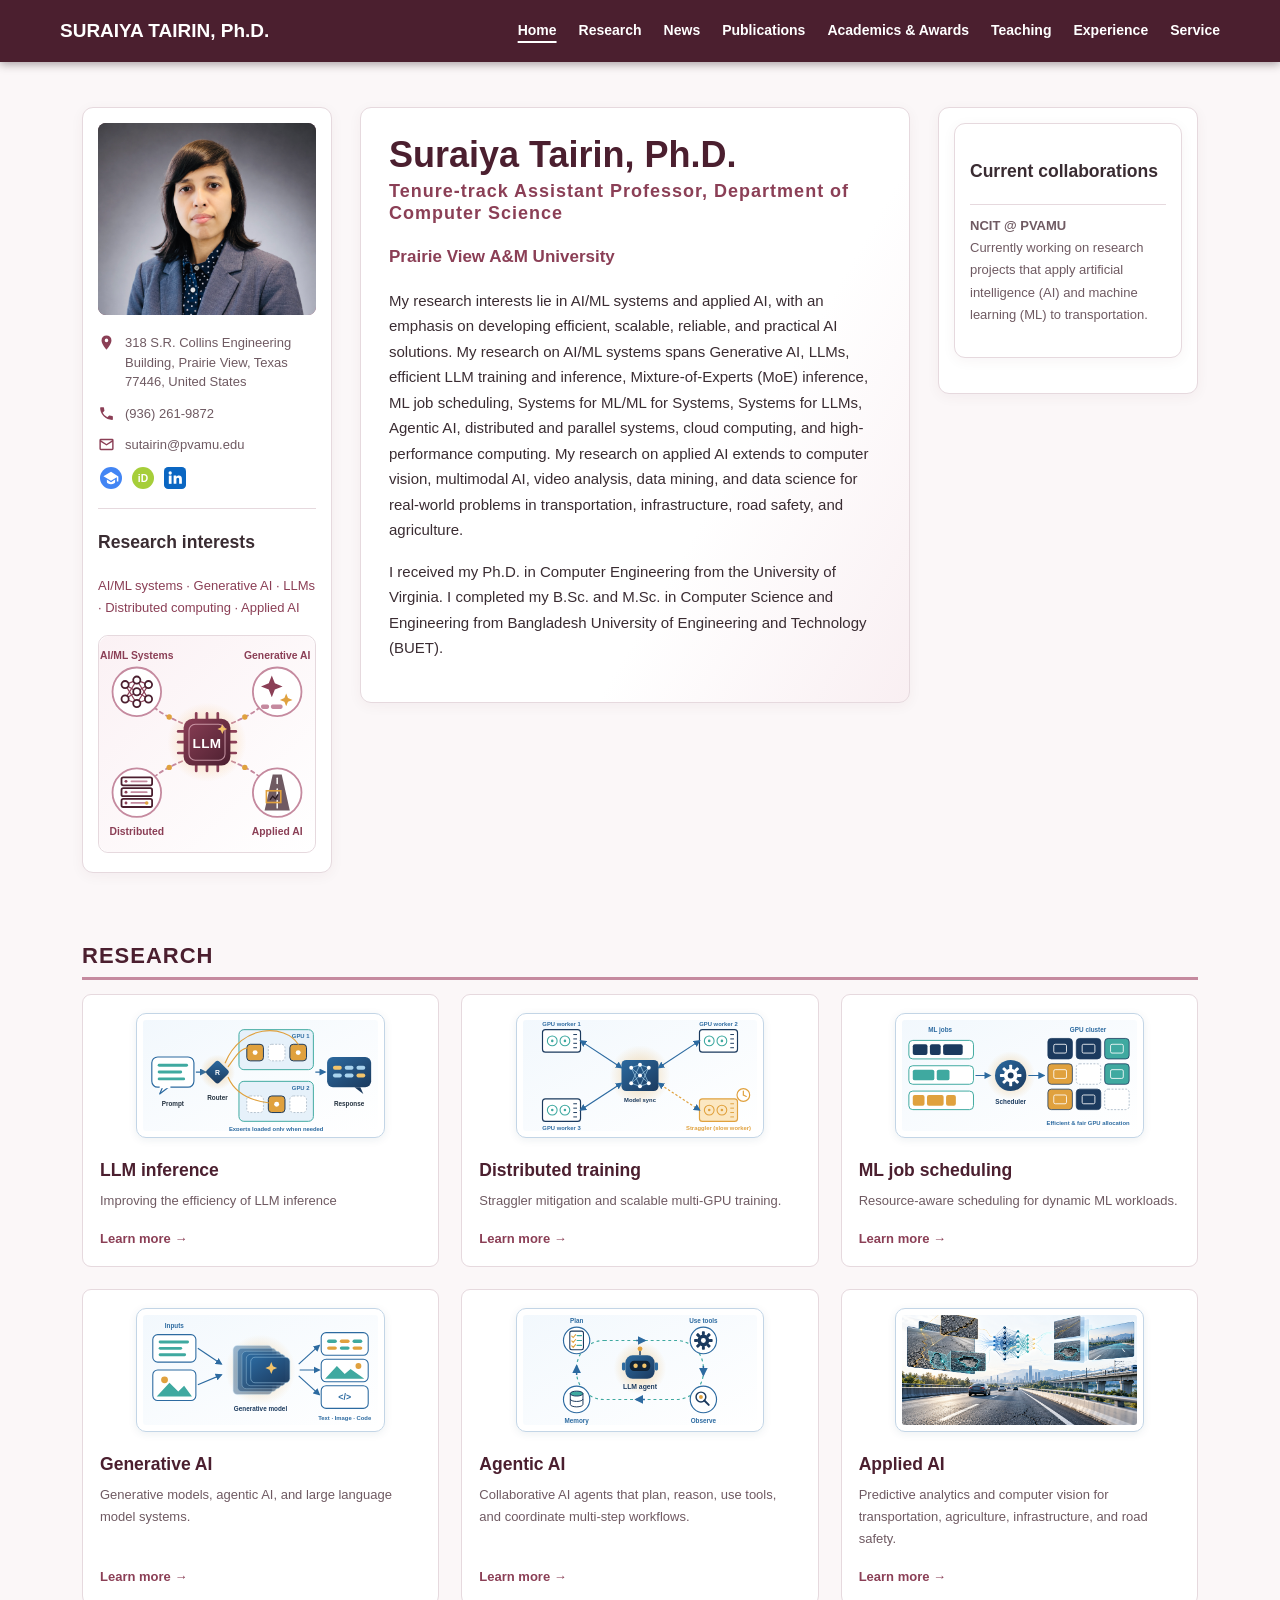
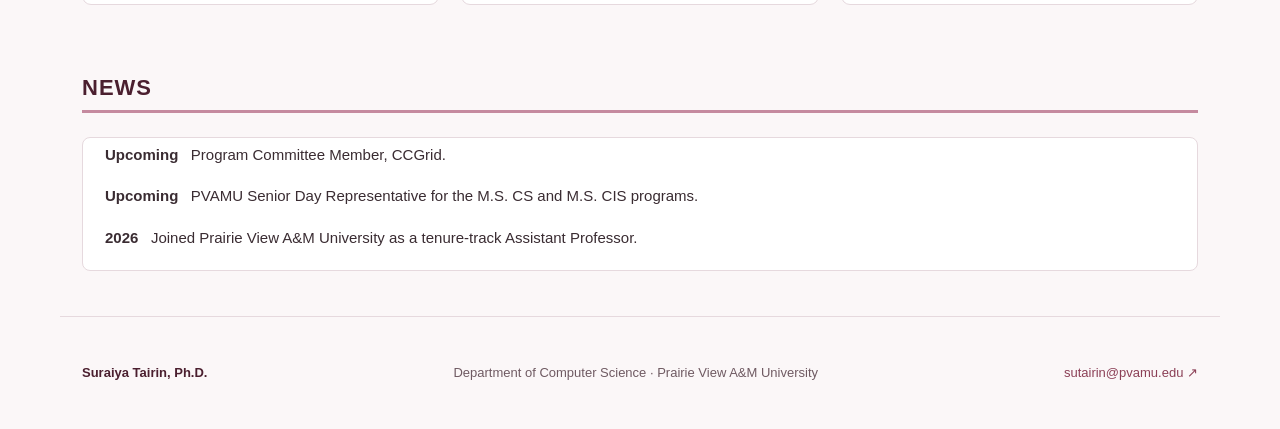
==== commit 114a3261: "Update index.html" ====
--- a/index.html
+++ b/index.html
@@ -38,7 +38,7 @@
     <h1>Suraiya Tairin, Ph.D.</h1>
     <h2>Tenure-track Assistant Professor, Department of Computer Science</h2>
     <p class="blue">Prairie View A&amp;M University</p>
-    <p>My research interests lie in AI/ML systems and applied AI, with an emphasis on developing efficient, scalable, reliable, and practical AI solutions. My research on AI/ML systems spans generative AI, LLMs, efficient LLM training and inference, Mixture-of-Experts (MoE) inference, ML job scheduling, Systems for ML/ML for Systems, Systems for LLMs, Generative AI, Agentic AI, distributed and parallel systems, cloud computing, and high-performance computing. My research on applied AI extends to computer vision, multimodal AI, video analysis, data mining, and data science for real-world problems in transportation, infrastructure, road safety, and agriculture.</p>
+    <p>My research interests lie in AI/ML systems and applied AI, with an emphasis on developing efficient, scalable, reliable, and practical AI solutions. My research on AI/ML systems spans Generative AI, LLMs, efficient LLM training and inference, Mixture-of-Experts (MoE) inference, ML job scheduling, Systems for ML/ML for Systems, Systems for LLMs, Agentic AI, distributed and parallel systems, cloud computing, and high-performance computing. My research on applied AI extends to computer vision, multimodal AI, video analysis, data mining, and data science for real-world problems in transportation, infrastructure, road safety, and agriculture.</p>
     <p>I received my Ph.D. in Computer Engineering from the University of Virginia. I completed my B.Sc. and M.Sc. in Computer Science and Engineering from Bangladesh University of Engineering and Technology (BUET).</p>
   </article>
   <aside>
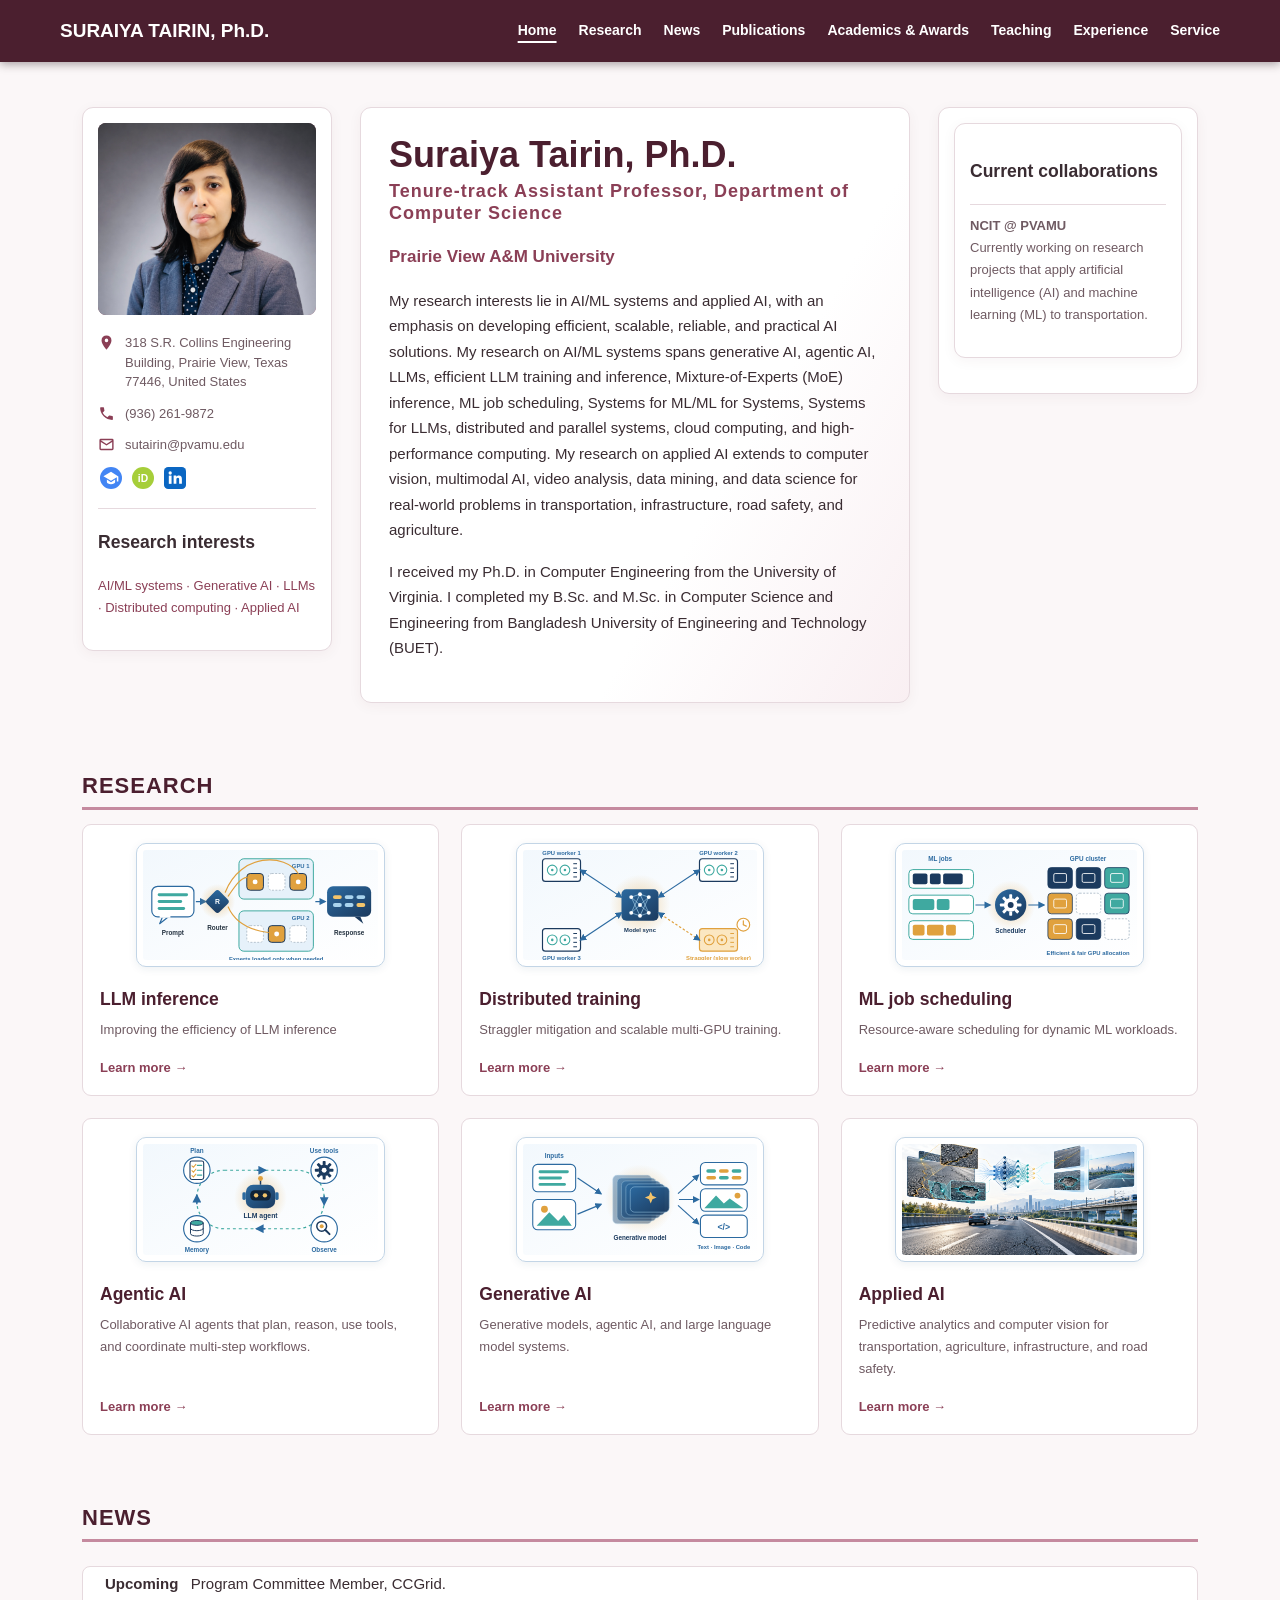
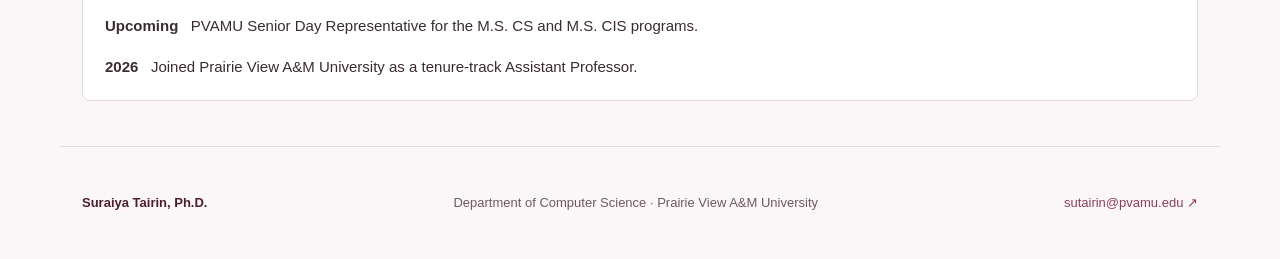
==== commit 92dc1f0f: "Add files via upload" ====
--- a/index.html
+++ b/index.html
@@ -32,13 +32,12 @@
     <hr>
     <h3>Research interests</h3>
     <p class="tags">AI/ML systems · Generative AI · LLMs · Distributed computing · Applied AI</p>
-    <img class="interests-fig" src="img/research-overview.svg" alt="Research overview: an LLM connected to AI/ML systems, generative AI, distributed computing, and applied AI">
   </aside>
   <article class="bio">
     <h1>Suraiya Tairin, Ph.D.</h1>
     <h2>Tenure-track Assistant Professor, Department of Computer Science</h2>
     <p class="blue">Prairie View A&amp;M University</p>
-    <p>My research interests lie in AI/ML systems and applied AI, with an emphasis on developing efficient, scalable, reliable, and practical AI solutions. My research on AI/ML systems spans Generative AI, LLMs, efficient LLM training and inference, Mixture-of-Experts (MoE) inference, ML job scheduling, Systems for ML/ML for Systems, Systems for LLMs, Agentic AI, distributed and parallel systems, cloud computing, and high-performance computing. My research on applied AI extends to computer vision, multimodal AI, video analysis, data mining, and data science for real-world problems in transportation, infrastructure, road safety, and agriculture.</p>
+    <p>My research interests lie in AI/ML systems and applied AI, with an emphasis on developing efficient, scalable, reliable, and practical AI solutions. My research on AI/ML systems spans generative AI, agentic AI, LLMs, efficient LLM training and inference, Mixture-of-Experts (MoE) inference, ML job scheduling, Systems for ML/ML for Systems, Systems for LLMs, distributed and parallel systems, cloud computing, and high-performance computing. My research on applied AI extends to computer vision, multimodal AI, video analysis, data mining, and data science for real-world problems in transportation, infrastructure, road safety, and agriculture.</p>
     <p>I received my Ph.D. in Computer Engineering from the University of Virginia. I completed my B.Sc. and M.Sc. in Computer Science and Engineering from Bangladesh University of Engineering and Technology (BUET).</p>
   </article>
   <aside>
@@ -100,6 +99,16 @@
     </button>
 
     <button class="card" type="button">
+      <img src="img/agentic-ai.svg" alt="Agentic AI: an LLM agent loops through planning, using tools, observing and memory">
+      <h3>Agentic AI</h3>
+      <p>Collaborative AI agents that plan, reason, use tools, and coordinate multi-step workflows.</p>
+      <span class="more-link">Learn more →</span>
+      <div class="more" hidden>
+        <p>LLM-based agents that plan, reason, use tools, and coordinate multi-step workflows, with a focus on making them efficient and reliable.</p>
+      </div>
+    </button>
+
+    <button class="card" type="button">
       <img src="img/generative-ai.svg" alt="Generative AI: text and image inputs go into a generative model that produces text, images and code">
       <h3>Generative AI</h3>
       <p>Generative models, agentic AI, and large language model systems.</p>
@@ -110,16 +119,6 @@
         <ul>
           <li>eMoE: Task-aware Memory Efficient Mixture-of-Experts-Based (MoE) Model Inference <a href="https://arxiv.org/abs/2503.06823">(Preprint ↗)</a></li>
         </ul>
-      </div>
-    </button>
-
-    <button class="card" type="button">
-      <img src="img/agentic-ai.svg" alt="Agentic AI: an LLM agent loops through planning, using tools, observing and memory">
-      <h3>Agentic AI</h3>
-      <p>Collaborative AI agents that plan, reason, use tools, and coordinate multi-step workflows.</p>
-      <span class="more-link">Learn more →</span>
-      <div class="more" hidden>
-        <p>LLM-based agents that plan, reason, use tools, and coordinate multi-step workflows, with a focus on making them efficient and reliable.</p>
       </div>
     </button>
 
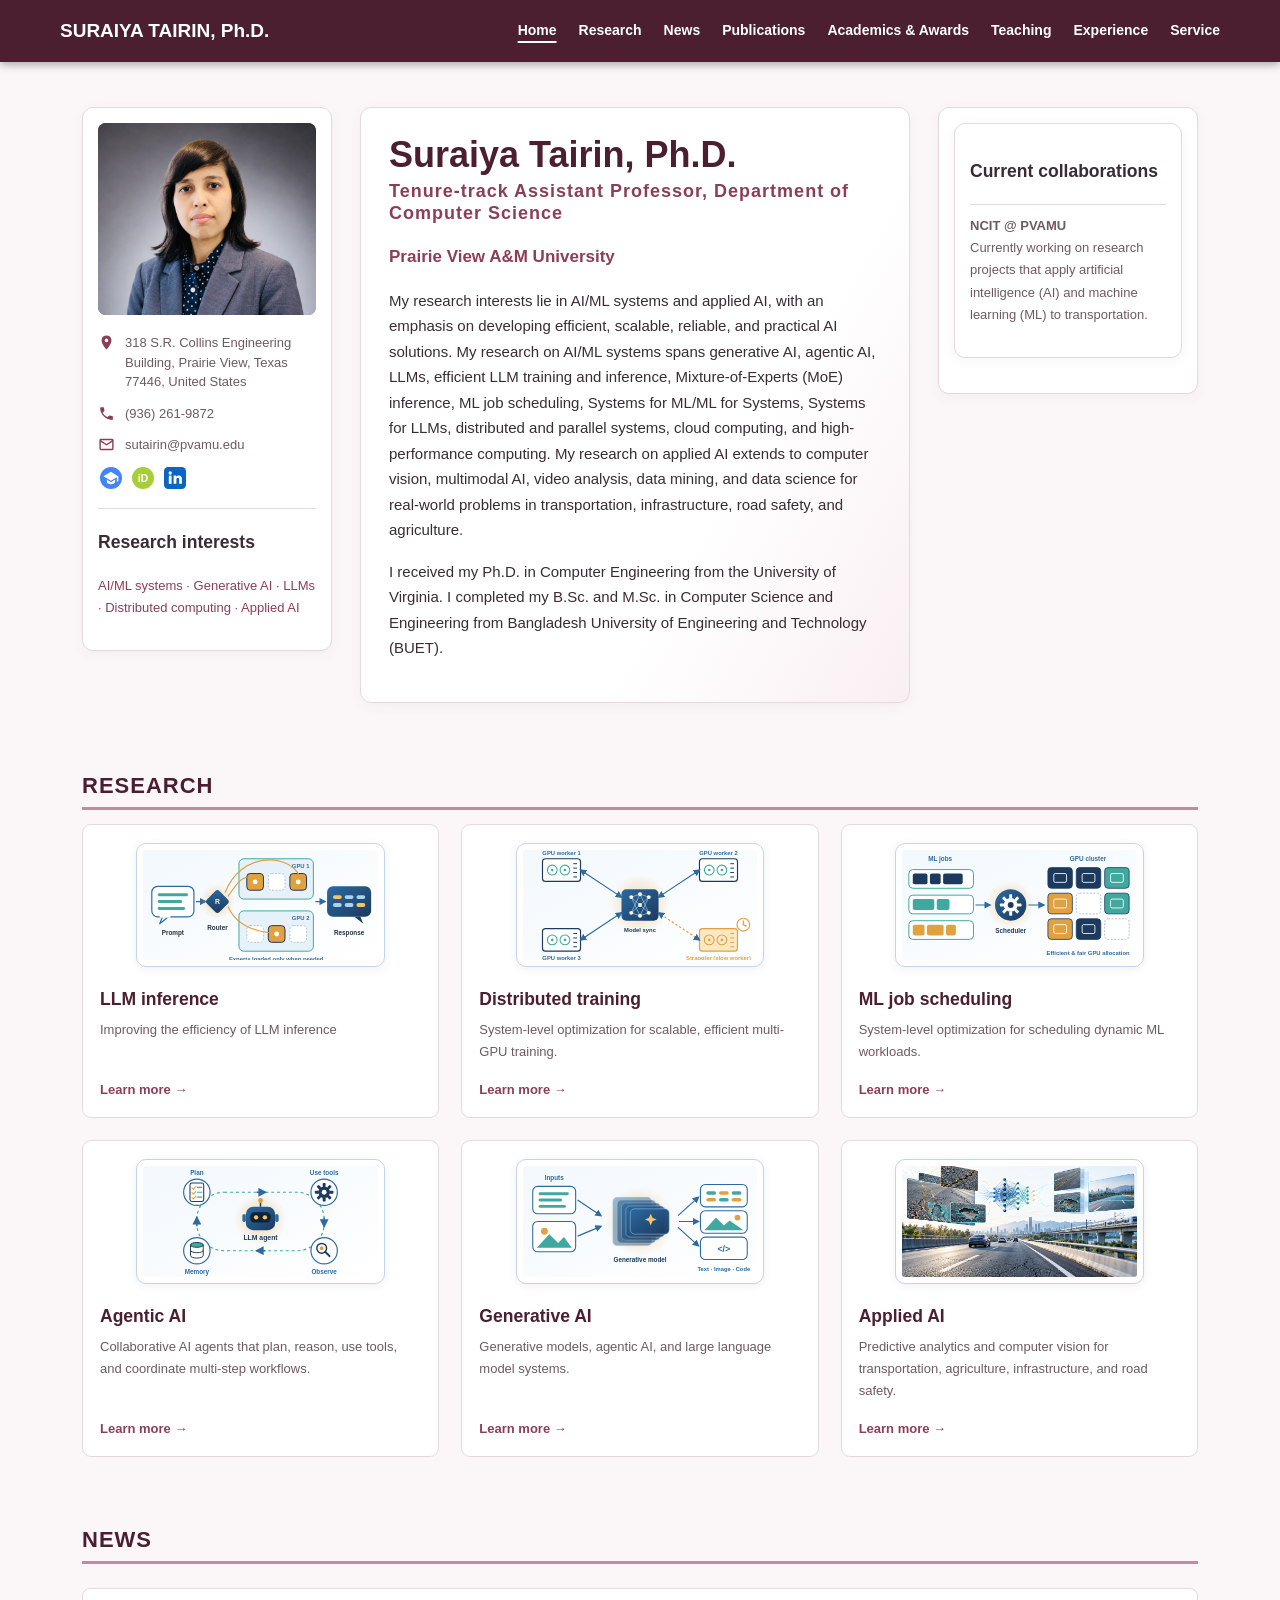
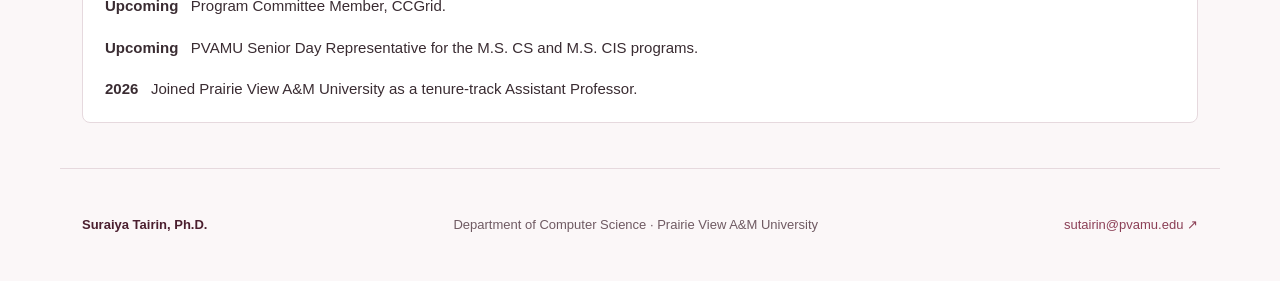
==== commit d509e4a7: "Add files via upload" ====
--- a/index.html
+++ b/index.html
@@ -60,41 +60,26 @@
       <span class="more-link">Learn more →</span>
       <div class="more" hidden>
         <p>Improving the efficiency, scalability, and reliability of LLM inference by optimizing multiple system-level factors, including resource, cluster, scheduling, communication, and deployment efficiency.</p>
-        <h4>Relevant works</h4>
-        <ul>
-          <li>eMoE: Task-aware Memory Efficient Mixture-of-Experts-Based (MoE) Model Inference <a href="https://arxiv.org/abs/2503.06823">(Preprint ↗)</a></li>
-        </ul>
       </div>
     </button>
 
     <button class="card" type="button">
       <img src="img/distributed-training.svg" alt="Distributed training: GPU workers synchronize a model while a slow straggler worker is detected">
       <h3>Distributed training</h3>
-      <p>Straggler mitigation and scalable multi-GPU training.</p>
+      <p>System-level optimization for scalable, efficient multi-GPU training.</p>
       <span class="more-link">Learn more →</span>
       <div class="more" hidden>
-        <p>Accelerating distributed deep learning training on multi-GPU clusters by detecting and mitigating slow workers (stragglers).</p>
-        <h4>Relevant works</h4>
-        <ul>
-          <li>Towards Efficient Straggler Management in Distributed Deep Learning Training</li>
-          <li>Revisiting the Straggling Problem in GPU-based Distributed Deep Learning Training</li>
-          <li>Proactive, Accuracy-aware Straggler Mitigation in Machine Learning Clusters</li>
-        </ul>
+        <p>Accelerating distributed deep learning training on multi-GPU clusters by optimizing system-level factors such as resource allocation, scheduling, communication, and synchronization — including the detection and mitigation of slow workers (stragglers).</p>
       </div>
     </button>
 
     <button class="card" type="button">
       <img src="img/ml-job-scheduling.svg" alt="ML job scheduling: queued jobs pass through a scheduler onto a GPU cluster">
       <h3>ML job scheduling</h3>
-      <p>Resource-aware scheduling for dynamic ML workloads.</p>
+      <p>System-level optimization for scheduling dynamic ML workloads.</p>
       <span class="more-link">Learn more →</span>
       <div class="more" hidden>
-        <p>Resource-aware scheduling that allocates GPU resources to ML training jobs efficiently and fairly as resource availability changes.</p>
-        <h4>Relevant works</h4>
-        <ul>
-          <li>Revisiting the Straggling Problem in GPU-based Distributed Deep Learning Training</li>
-          <li>Embracing Uncertainty for Equity in Resource Allocation in ML Training</li>
-        </ul>
+        <p>Scheduling ML training jobs on GPU clusters by optimizing system-level factors such as resource allocation, cluster heterogeneity, workload characteristics, and scheduling policy, so that jobs run efficiently and fairly as resource availability changes.</p>
       </div>
     </button>
 
@@ -115,10 +100,6 @@
       <span class="more-link">Learn more →</span>
       <div class="more" hidden>
         <p>Efficient training and serving of generative AI models, including LLMs and vision-language models, on GPUs.</p>
-        <h4>Relevant works</h4>
-        <ul>
-          <li>eMoE: Task-aware Memory Efficient Mixture-of-Experts-Based (MoE) Model Inference <a href="https://arxiv.org/abs/2503.06823">(Preprint ↗)</a></li>
-        </ul>
       </div>
     </button>
 
